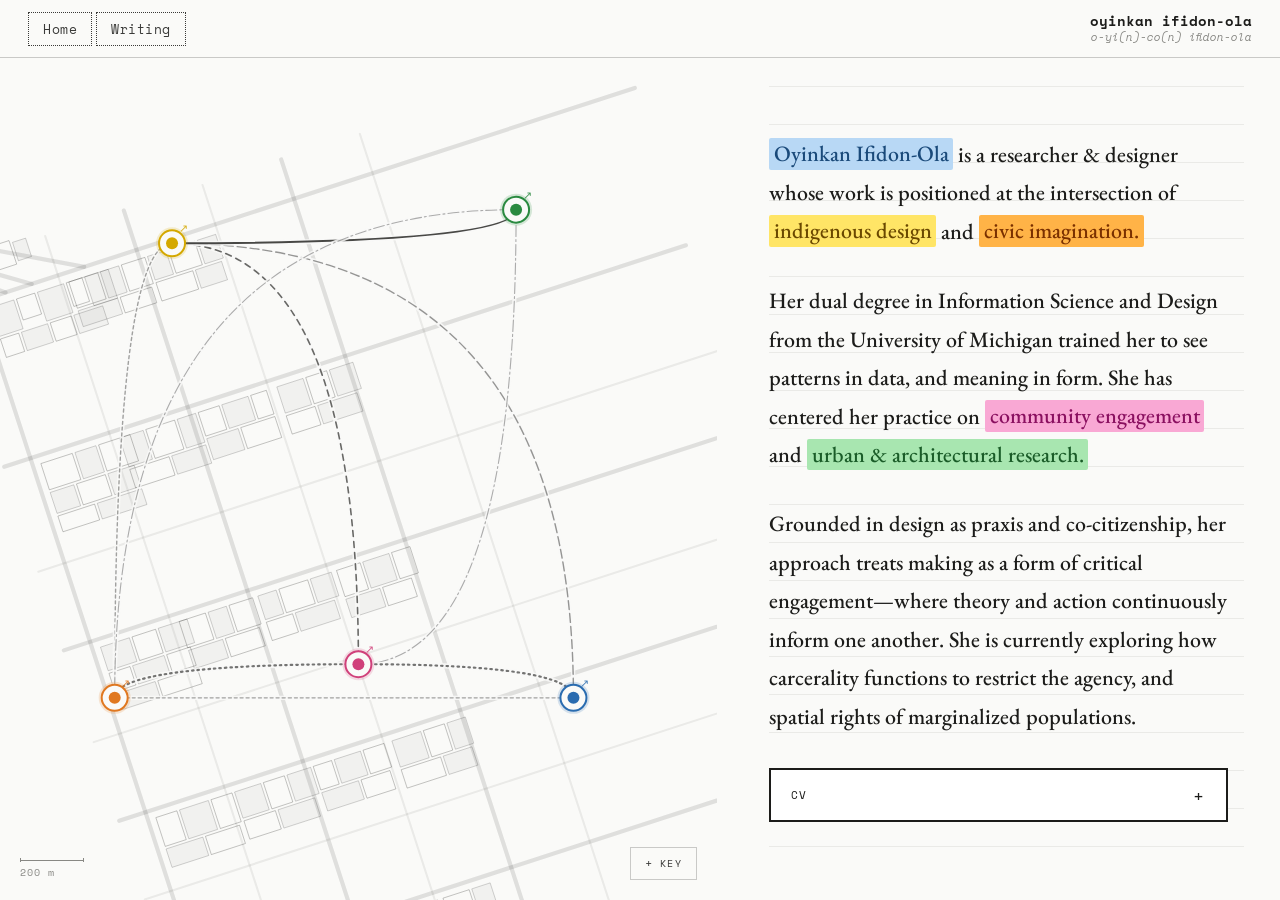
==== index.html @ f8fdcc31 "files" ====
<!DOCTYPE html>
<html lang="en">
<head>
  <meta charset="UTF-8">
  <meta name="viewport" content="width=device-width, initial-scale=1.0">
  <title>Oyinkan Ifidon-Ola</title>
  <link rel="preconnect" href="https://fonts.googleapis.com">
  <link rel="preconnect" href="https://fonts.gstatic.com" crossorigin>
  <link href="https://fonts.googleapis.com/css2?family=EB+Garamond:ital,wght@0,400;0,500;0,600;1,400;1,500&family=Space+Mono:ital,wght@0,400;0,700;1,400&display=swap" rel="stylesheet">
  <link rel="stylesheet" href="css/style.css">
</head>
<body>

<header>
  <div class="nav-left">
    <a href="index.html" class="nav-btn">Home</a>
    <a href="writing.html" class="nav-btn">Writing</a>
  </div>
  <div class="nav-right">
    <span class="name-main">oyinkan ifidon-ola</span>
    <span class="name-pronunciation">o-yi(n)-co(n) ifidon-ola</span>
  </div>
</header>

<div class="page">

  <!-- LEFT / TOP on mobile: MAP -->
  <div class="map-side" id="map-side">
    <svg id="map-svg" xmlns="http://www.w3.org/2000/svg"></svg>

    <div class="scale-bar">
      <div class="scale-line"></div>
      <div>200 m</div>
    </div>

    <button class="legend-toggle" id="legend-toggle" aria-expanded="false">
      <span class="legend-toggle-icon">+</span>
      Key
    </button>
    <div class="legend-box" id="legend-box">
      <div class="legend-title">Connection Types</div>
    </div>
  </div>

  <!-- RIGHT / BOTTOM on mobile: BIO -->
  <div class="bio-side">
    <div class="ruled-lines" id="ruled-lines"></div>

    <div class="bio-text">
      <p>
        <span class="hl hl-blue">Oyinkan Ifidon-Ola</span> is a researcher &amp; designer whose work is
        positioned at the intersection of
        <span class="hl hl-yellow">indigenous design</span> and
        <span class="hl hl-orange">civic imagination.</span>
      </p>
      <p>
        Her dual degree in Information Science and Design from the University of Michigan trained her
        to see patterns in data, and meaning in form. She has centered her practice on
        <span class="hl hl-pink">community engagement</span> and
        <span class="hl hl-green">urban &amp; architectural research.</span> 
      </p>
      <p>
       Grounded in design as praxis and co-citizenship, her approach treats making as a form of
        critical engagement—where theory and action continuously inform one another. She is currently
        exploring how carcerality functions to restrict the agency, and spatial rights of marginalized populations.
      </p>
    </div>

    <!-- CV accordion — sits directly below bio text -->
    <div class="cv-accordion">
      <button class="cv-acc-toggle" id="cv-toggle" aria-expanded="false">
        <span class="cv-acc-label">CV</span>
        <span class="cv-acc-icon">+</span>
      </button>

      <div class="cv-acc-body" id="cv-panel">
        <div class="cv-acc-inner">

          <!-- Contact + download -->
          <div class="cv-acc-header">
            <p class="cv-acc-contact">
              olaa@umich.edu &nbsp;·&nbsp;
              <a href="https://linkedin.com/in/ifidon-ola" target="_blank" rel="noopener">linkedin</a> &nbsp;·&nbsp;
              <a href="https://olaa21.github.io/website/" target="_blank" rel="noopener">portfolio</a>
            </p>
            <a class="cv-download" href="cv/oyinkan-ifidon-ola-cv.pdf" target="_blank" rel="noopener">↓ PDF</a>
          </div>

          <!-- EDUCATION -->
          <div class="cv-block">
            <h3 class="cv-block-title">Education</h3>
            <div class="cv-row">
              <div class="cv-row-meta">
                <span class="cv-row-date">2023 – 2026</span>
                <span class="cv-row-place">University of Michigan</span>
              </div>
              <div class="cv-row-body">
                <p class="cv-row-title">B.S. Information Science &amp; B.A. Art and Design</p>
                <p class="cv-row-detail">GPA 3.89 · Penny W. Stamps Dean's List · Sophomore Review with Honors · The Thompson Prize</p>
              </div>
            </div>
          </div>

          <!-- EXPERIENCE -->
          <div class="cv-block">
            <h3 class="cv-block-title">Experience</h3>

            <div class="cv-row">
              <div class="cv-row-meta">
                <span class="cv-row-date">Sep 2025 – Apr 2026</span>
                <span class="cv-row-place">University of Michigan Taubman College of Architecture</span>
              </div>
              <div class="cv-row-body">
                <p class="cv-row-title">Research Assistant</p>
                <p class="cv-row-detail">Supported 5+ interdisciplinary research initiatives; produced 10+ research briefs and stakeholder summaries; standardized documentation across teams.</p>
              </div>
            </div>

            <div class="cv-row">
              <div class="cv-row-meta">
                <span class="cv-row-date">Oct 2025</span>
                <span class="cv-row-place">UNESCO Heritage Project</span>
              </div>
              <div class="cv-row-body">
                <p class="cv-row-title">Research Assistant</p>
                <p class="cv-row-detail">Technical and historical analysis of Iranian sustainable water infrastructure; synthesized findings into an institutional proposal for global partners.</p>
              </div>
            </div>

            <div class="cv-row">
              <div class="cv-row-meta">
                <span class="cv-row-date">Jun – Aug 2025</span>
                <span class="cv-row-place">Senseable City Lab, Massachusetts Institute of Technology</span>
              </div>
              <div class="cv-row-body">
                <p class="cv-row-title">Urban Data Research Intern</p>
                <p class="cv-row-detail">Analyzed geospatial datasets with Python and ML — improved classification accuracy to 98%. Automated LiDAR pipeline reducing processing from weeks to hours. Built interactive HTML visualizations for public stakeholders.</p>
              </div>
            </div>

            <div class="cv-row">
              <div class="cv-row-meta">
                <span class="cv-row-date">May – Jul 2024</span>
                <span class="cv-row-place">University of Michigan Stamps Alumni Relations</span>
              </div>
              <div class="cv-row-body">
                <p class="cv-row-title">Research &amp; Data Analyst Intern</p>
                <p class="cv-row-detail">Analyzed 1,000+ alumni and donor records; conducted 10–20 stakeholder interviews; developed executive reports on engagement, KPIs, and financial trends.</p>
              </div>
            </div>

            <div class="cv-row">
              <div class="cv-row-meta">
                <span class="cv-row-date">Mar – Jun 2024</span>
                <span class="cv-row-place">Curl Connect</span>
              </div>
              <div class="cv-row-body">
                <p class="cv-row-title">UX Researcher</p>
                <p class="cv-row-detail">Mixed-method research (n=25+); developed personas, journey maps, and insight reports; usability improvements across 3+ core features.</p>
              </div>
            </div>
          </div>

          <!-- SKILLS -->
          <div class="cv-block cv-block--last">
            <h3 class="cv-block-title">Skills</h3>
            <div class="cv-skills-grid">
              <div>
                <p class="cv-skills-label">Spatial &amp; Data</p>
                <p class="cv-skills-list">QGIS · LiDAR (Cloud Compare) · Folium · Python · SQL · Tableau</p>
              </div>
              <div>
                <p class="cv-skills-label">Research</p>
                <p class="cv-skills-list">Qualitative interviews · Journey mapping · Archival research · Data sonification (Max/MSP)</p>
              </div>
              <div>
                <p class="cv-skills-label">Design &amp; Fabrication</p>
                <p class="cv-skills-list">Figma · Adobe Suite · 3D printing · Laser cutting · Prototyping</p>
              </div>
              <div>
                <p class="cv-skills-label">Digital</p>
                <p class="cv-skills-list">HTML/CSS/JS · Jupyter · Git · Web accessibility (WCAG)</p>
              </div>
            </div>
          </div>

        </div><!-- /cv-acc-inner -->
      </div><!-- /cv-acc-body -->
    </div><!-- /cv-accordion -->

  </div>

</div>

<!-- MODAL -->
<div class="modal-overlay" id="modal-overlay">
  <div class="modal">
    <div class="modal-header">
      <div>
        <div class="modal-pin-row">
          <div class="modal-pin-dot" id="modal-pin-dot"></div>
          <span class="modal-eyebrow" id="modal-eyebrow"></span>
        </div>
        <div class="modal-title" id="modal-title"></div>
        <div class="modal-date"  id="modal-date"></div>
      </div>
      <button class="modal-close" id="modal-close">✕</button>
    </div>
    <div class="modal-tabs">
      <button class="tab-btn active" data-tab="overview">Overview</button>
      <button class="tab-btn" data-tab="process">Process</button>
      <button class="tab-btn" data-tab="visuals">Visuals</button>
    </div>
    <div class="modal-body" id="modal-body"></div>
  </div>
</div>

<!-- JS: data must load first, then map, then modal -->
<script src="js/data.js"></script>
<script src="js/map.js"></script>
<script src="js/modal.js"></script>

</body>
</html>
---- css/style.css ----
/* ── VARIABLES ──────────────────────────────────────────────── */
:root {
  --bg:       #FAFAF8;
  --ink:      #1C1C1A;
  --ink2:     #3A3A38;
  --muted:    #888884;
  --rule:     rgba(28,28,26,0.12);
  --rule2:    rgba(28,28,26,0.22);
  --header-h: 58px;
}

/* ── RESET & BASE ───────────────────────────────────────────── */
*, *::before, *::after {
  box-sizing: border-box;
  margin: 0;
  padding: 0;
}

/* Safari: prevent auto font-size inflation on orientation change */
html {
  -webkit-text-size-adjust: 100%;
  text-size-adjust: 100%;
  background: var(--bg);
  /* Explicit base size so Safari computes em/rem correctly */
  font-size: 16px;
  /* Use fill-available so Safari address bar height is included */
  height: -webkit-fill-available;
}

body {
  background: var(--bg);
  color: var(--ink);
  font-family: 'EB Garamond', serif;
  min-height: 100vh;
  min-height: -webkit-fill-available;
  /* Prevent Safari from making text look thin */
  -webkit-font-smoothing: antialiased;
  -moz-osx-font-smoothing: grayscale;
}


/* ── HEADER ─────────────────────────────────────────────────── */
header {
  position: fixed;
  top: 0; left: 0; right: 0;
  z-index: 400;
  height: var(--header-h);
  display: flex;
  align-items: center;
  justify-content: space-between;
  padding: 0 28px;
  border-bottom: 1px solid var(--rule2);
  background: var(--bg);
}
 
.nav-left  { display: flex; align-items: center; gap: 4px; }
 
.nav-btn {
  font-family: 'Space Mono', monospace;
  font-size: 13px;
  letter-spacing: 0.04em;
  color: var(--ink2);
  text-decoration: none;
  padding: 6px 14px;
  border: 1px dotted var(--ink2);
  transition: background 0.15s;
  white-space: nowrap;
}
.nav-btn:hover { background: rgba(28,28,26,0.05); }
 
/* Active page — filled button */
.nav-btn--active {
  background: var(--ink);
  color: var(--bg);
  border-style: solid;
  border-color: var(--ink);
}
.nav-btn--active:hover { background: var(--ink2); }
 
.nav-right {
  display: flex;
  flex-direction: column;
  align-items: flex-end;
  line-height: 1.3;
}
.name-main {
  font-family: 'Space Mono', monospace;
  font-size: 14px; font-weight: 700; color: var(--ink);
}
.name-pronunciation {
  font-family: 'Space Mono', monospace;
  font-size: 11px; font-style: italic; color: var(--muted);
}
 


/* ── PAGE LAYOUT ────────────────────────────────────────────── */
/* Safari needs explicit height on the grid + rows to fill correctly */
.page {
  position: fixed;
  top: var(--header-h);
  left: 0; right: 0; bottom: 0;
  display: grid;
  grid-template-columns: 56% 44%;
  /* Force both columns to fill the full height of the container */
  grid-template-rows: 1fr;
  /* Explicit height as fallback for Safari */
  height: calc(100vh - var(--header-h));
  width: 100%;
}


/* ── LEFT: MAP ──────────────────────────────────────────────── */
.map-side {
  position: relative;
  overflow: hidden;
  /* Safari: explicitly fill grid cell */
  min-height: 0;
  height: 100%;
}

#map-svg {
  display: block;
  width: 100%;
  height: 100%;
  /* Safari: SVG needs explicit position to fill parent */
  position: absolute;
  top: 0; left: 0;
}


/* ── SVG building strokes ───────────────────────────────────── */
.bld {
  fill: none;
  stroke: rgba(28,28,26,0.32);
  stroke-width: 0.8;
  stroke-linejoin: miter;
}
.bld-fill {
  fill: rgba(28,28,26,0.04);
  stroke: rgba(28,28,26,0.28);
  stroke-width: 0.7;
}


/* ── PROJECT PINS ───────────────────────────────────────────── */
.pin-group { cursor: pointer; }

.pin-ring {
  transition: r 0.22s cubic-bezier(0.34,1.56,0.64,1);
}

.pin-lbl-bg,
.pin-lbl-txt {
  opacity: 0;
  transition: opacity 0.2s;
}
.pin-group:hover .pin-lbl-bg,
.pin-group:hover .pin-lbl-txt { opacity: 1; }


/* ── LEGEND (collapsible) ───────────────────────────────────── */
.legend-toggle {
  position: absolute;
  bottom: 20px; right: 20px;
  z-index: 20;
  display: flex;
  align-items: center;
  gap: 7px;
  padding: 8px 14px;
  font-family: 'Space Mono', monospace;
  font-size: 10px;
  letter-spacing: 0.12em;
  text-transform: uppercase;
  color: var(--ink2);
  background: rgba(250,250,248,0.97);
  border: 1px solid var(--rule2);
  cursor: pointer;
  transition: background 0.15s;
  user-select: none;
}
.legend-toggle:hover { background: var(--bg); border-color: var(--ink2); }

.legend-toggle-icon {
  font-size: 12px;
  line-height: 1;
  display: inline-block;
  transition: transform 0.25s ease;
}
.legend-toggle.open .legend-toggle-icon { transform: rotate(45deg); }

.legend-box {
  position: absolute;
  bottom: 54px; right: 20px;
  z-index: 19;
  background: rgba(250,250,248,0.97);
  border: 1px solid var(--rule2);
  min-width: 200px;
  overflow: hidden;
  max-height: 0;
  opacity: 0;
  pointer-events: none;
  transition: max-height 0.3s ease, opacity 0.25s ease, padding 0.25s ease;
}
.legend-box.open {
  max-height: 300px;
  opacity: 1;
  pointer-events: all;
  padding: 14px 16px 13px;
}

.legend-title {
  font-family: 'Space Mono', monospace;
  font-size: 10px;
  letter-spacing: 0.14em;
  text-transform: uppercase;
  color: var(--muted);
  margin-bottom: 10px;
  padding-bottom: 7px;
  border-bottom: 1px solid var(--rule);
}
.legend-item {
  display: flex;
  align-items: center;
  gap: 10px;
  margin-bottom: 8px;
  font-family: 'Space Mono', monospace;
  font-size: 10px;
  letter-spacing: 0.07em;
  text-transform: uppercase;
  color: var(--ink2);
}
.legend-item:last-child { margin-bottom: 0; }


/* ── SCALE BAR ──────────────────────────────────────────────── */
.scale-bar {
  position: absolute;
  bottom: 20px; left: 20px;
  z-index: 10;
  font-family: 'Space Mono', monospace;
  font-size: 10px;
  color: var(--muted);
  letter-spacing: 0.1em;
}


/* ── CV ACCORDION (lives inside bio-side, below bio text) ────── */
.cv-accordion {
  position: relative;
  z-index: 1;
  margin-top: 32px;
}

/* Toggle button — boxed, full width */
.cv-acc-toggle {
  width: 100%;
  display: flex;
  align-items: center;
  justify-content: space-between;
  padding: 16px 20px;
  background: #FFFFFF;
  border: 2px solid var(--ink);
  cursor: pointer;
  font-family: 'Space Mono', monospace;
  font-size: 11px;
  letter-spacing: 0.14em;
  text-transform: uppercase;
  color: var(--ink);
  transition: background 0.15s, color 0.15s;
}
.cv-acc-toggle:hover {
  background: var(--ink);
  color: #FFFFFF;
}
.cv-acc-toggle:hover .cv-acc-icon { color: #FFFFFF; }

.cv-acc-label { letter-spacing: 0.14em; }

.cv-acc-icon {
  font-size: 18px;
  line-height: 1;
  color: var(--ink);
  transition: transform 0.25s ease, color 0.15s;
  flex-shrink: 0;
}
.cv-acc-toggle.open {
  background: var(--ink);
  color: #FFFFFF;
}
.cv-acc-toggle.open .cv-acc-icon {
  color: #FFFFFF;
  transform: rotate(45deg);
}

/* Collapsible body */
.cv-acc-body {
  max-height: 0;
  overflow: hidden;
  border-left: 2px solid var(--ink);
  border-right: 2px solid var(--ink);
  border-bottom: 0px solid var(--ink);
  transition: max-height 0.45s ease, border-bottom-width 0s 0.45s;
}
.cv-acc-body.open {
  max-height: 2000px;
  border-bottom-width: 2px;
  transition: max-height 0.45s ease;
}

/* Scrollable inner — more padding so text breathes */
.cv-acc-inner {
  padding: 28px 28px 32px;
  overflow-y: auto;
  -webkit-overflow-scrolling: touch;
}

/* Contact row + PDF download */
.cv-acc-header {
  display: flex;
  justify-content: space-between;
  align-items: center;
  gap: 12px;
  padding: 14px 0;
  border-bottom: 1px solid var(--rule);
  margin-bottom: 20px;
}
.cv-acc-contact {
  font-family: 'Space Mono', monospace;
  font-size: 10px;
  color: var(--muted);
  letter-spacing: 0.05em;
  line-height: 1.6;
}
.cv-acc-contact a {
  color: var(--muted);
  text-decoration: underline;
  text-underline-offset: 2px;
}
.cv-acc-contact a:hover { color: var(--ink); }

.cv-download {
  font-family: 'Space Mono', monospace;
  font-size: 9px;
  letter-spacing: 0.1em;
  text-transform: uppercase;
  text-decoration: none;
  color: var(--bg);
  background: var(--ink);
  border: 1px solid var(--ink);
  padding: 6px 12px;
  white-space: nowrap;
  flex-shrink: 0;
  transition: background 0.15s;
}
.cv-download:hover { background: var(--ink2); border-color: var(--ink2); }

/* CV content sections */
.cv-block {
  margin-bottom: 20px;
  padding-bottom: 20px;
  border-bottom: 1px solid var(--rule);
}
.cv-block--last { border-bottom: none; margin-bottom: 0; padding-bottom: 0; }

.cv-block-title {
  font-family: 'Space Mono', monospace;
  font-size: 9px;
  font-weight: 700;
  letter-spacing: 0.2em;
  text-transform: uppercase;
  color: var(--muted);
  margin-bottom: 14px;
}

/* Entry rows — date/place left, content right */
.cv-row {
  display: grid;
  grid-template-columns: 110px 1fr;
  gap: 0 16px;
  margin-bottom: 14px;
}
.cv-row:last-child { margin-bottom: 0; }

.cv-row-meta {
  display: flex;
  flex-direction: column;
  gap: 3px;
  padding-top: 2px;
}
.cv-row-date {
  font-family: 'Space Mono', monospace;
  font-size: 9px;
  color: var(--muted);
  letter-spacing: 0.03em;
  line-height: 1.4;
}
.cv-row-place {
  font-family: 'Space Mono', monospace;
  font-size: 9px;
  color: var(--ink2);
  letter-spacing: 0.02em;
  line-height: 1.4;
}
.cv-row-body { min-width: 0; }
.cv-row-title {
  font-family: 'EB Garamond', serif;
  font-size: 17px;
  font-weight: 500;
  color: var(--ink);
  line-height: 1.2;
  margin-bottom: 4px;
}
.cv-row-detail {
  font-family: 'EB Garamond', serif;
  font-size: 14px;
  line-height: 1.65;
  color: var(--ink2);
}

/* Skills 2-column grid */
.cv-skills-grid {
  display: grid;
  grid-template-columns: 1fr 1fr;
  gap: 14px 20px;
}
.cv-skills-label {
  font-family: 'Space Mono', monospace;
  font-size: 9px;
  font-weight: 700;
  letter-spacing: 0.1em;
  text-transform: uppercase;
  color: var(--ink2);
  margin-bottom: 4px;
}
.cv-skills-list {
  font-family: 'EB Garamond', serif;
  font-size: 13px;
  line-height: 1.6;
  color: var(--ink2);
}
.scale-line {
  width: 64px; height: 1px;
  background: var(--muted);
  margin-bottom: 4px;
  position: relative;
}
.scale-line::before,
.scale-line::after {
  content: '';
  position: absolute;
  width: 1px; height: 4px;
  background: var(--muted);
  top: -2px;
}
.scale-line::before { left: 0; }
.scale-line::after  { right: 0; }


/* ── RIGHT: BIO PANEL ───────────────────────────────────────── */
.bio-side {
  display: flex;
  flex-direction: column;
  justify-content: center;
  padding: 48px 52px;
  overflow-y: auto;
  -webkit-overflow-scrolling: touch;
  position: relative;
  min-height: 0;
  height: 100%;
}
/* When CV accordion is open, top-align so user can scroll through */
.bio-side:has(.cv-acc-body.open) {
  justify-content: flex-start;
  padding-top: 52px;
}

/* Ruled background lines */
.ruled-lines {
  position: absolute;
  inset: 0;
  pointer-events: none;
  overflow: hidden;
}
.rule-line {
  position: absolute;
  left: 52px; right: 36px;
  height: 1px;
  background: rgba(28,28,26,0.07);
}

.bio-text {
  font-family: 'EB Garamond', serif;
  /* Explicit px — avoids Safari vw calculation bugs */
  font-size: 22px;
  line-height: 1.75;
  font-weight: 500;
  color: var(--ink);
  position: relative;
  z-index: 1;
}
.bio-text p { margin-bottom: 1.4em; }
.bio-text p:last-child { margin-bottom: 0; }

/* Highlighted spans — each color matches its project pin */
.hl {
  display: inline;
  padding: 0.06em 0.22em;
  border-radius: 2px;
  /* Safari: inline elements with padding need this to not clip */
  -webkit-box-decoration-break: clone;
  box-decoration-break: clone;
}

.hl-blue   { background: #B8D8F5; color: #1A4A7A; }   /* Oyinkan / Limited Dexterity Knife  */
.hl-yellow { background: #FFE566; color: #6A4800; }   /* indigenous design / Anjẹmi         */
.hl-orange { background: #FFB347; color: #7A3000; }   /* civic imagination / Sankofa        */
.hl-pink   { background: #F9A8D4; color: #8A1060; }   /* community engagement / Curl Connect */
.hl-green  { background: #A8E6B0; color: #1A5C28; }   /* urban research / LiDAR             */


/* ── MODAL ──────────────────────────────────────────────────── */
.modal-overlay {
  position: fixed;
  inset: 0;
  background: rgba(28,28,26,0.45);
  z-index: 600;
  display: flex;
  align-items: center;
  justify-content: center;
  opacity: 0;
  pointer-events: none;
  transition: opacity 0.3s ease;
  -webkit-backdrop-filter: blur(3px);
  backdrop-filter: blur(3px);
  padding: 20px;
}
.modal-overlay.open { opacity: 1; pointer-events: all; }

.modal {
  background: var(--bg);
  border: 1px solid var(--rule2);
  width: 100%;
  max-width: 820px;
  max-height: 88vh;
  display: flex;
  flex-direction: column;
  overflow: hidden;
  transform: translateY(20px) scale(0.98);
  transition: transform 0.32s cubic-bezier(0.34,1.4,0.64,1);
}
.modal-overlay.open .modal { transform: translateY(0) scale(1); }

.modal-header {
  display: grid;
  grid-template-columns: 1fr auto;
  gap: 16px;
  padding: 22px 30px 18px;
  border-bottom: 1px solid var(--rule);
  flex-shrink: 0;
}
.modal-pin-row { display: flex; align-items: center; gap: 8px; margin-bottom: 4px; }
.modal-pin-dot { width: 9px; height: 9px; border-radius: 50%; flex-shrink: 0; }
.modal-eyebrow {
  font-family: 'Space Mono', monospace;
  font-size: 11px;
  letter-spacing: 0.12em;
  text-transform: uppercase;
  color: var(--muted);
}
.modal-title {
  font-family: 'EB Garamond', serif;
  font-size: 30px;
  font-weight: 600;
  color: var(--ink);
  line-height: 1.1;
}
.modal-date {
  font-family: 'Space Mono', monospace;
  font-size: 11px;
  color: var(--muted);
  margin-top: 3px;
}
.modal-close {
  width: 32px; height: 32px;
  border: 1px solid var(--rule2);
  background: transparent;
  cursor: pointer;
  color: var(--muted);
  font-size: 13px;
  display: flex;
  align-items: center;
  justify-content: center;
  transition: background 0.2s, color 0.2s;
  align-self: start;
  flex-shrink: 0;
}
.modal-close:hover { background: var(--ink); color: var(--bg); }

.modal-tabs {
  display: flex;
  border-bottom: 1px solid var(--rule);
  padding: 0 30px;
  flex-shrink: 0;
}
.tab-btn {
  padding: 12px 0 10px;
  margin-right: 24px;
  font-family: 'Space Mono', monospace;
  font-size: 11px;
  letter-spacing: 0.12em;
  text-transform: uppercase;
  background: transparent;
  border: none;
  color: var(--muted);
  cursor: pointer;
  position: relative;
  transition: color 0.2s;
}
.tab-btn::after {
  content: '';
  position: absolute;
  bottom: -1px; left: 0; right: 0;
  height: 2px;
  background: var(--ink);
  transform: scaleX(0);
  transition: transform 0.2s;
}
.tab-btn.active { color: var(--ink); }
.tab-btn.active::after { transform: scaleX(1); }

.modal-body { overflow-y: auto; flex: 1; }
.modal-body::-webkit-scrollbar { width: 3px; }
.modal-body::-webkit-scrollbar-thumb { background: var(--rule2); }

.tab-panel { display: none; padding: 24px 30px 36px; }
.tab-panel.active { display: block; }

/* ── Modal content ── */
.meta-row { display: flex; margin-bottom: 20px; border: 1px solid var(--rule); }
.meta-cell { flex: 1; padding: 10px 14px; border-right: 1px solid var(--rule); }
.meta-cell:last-child { border-right: none; }
.meta-label {
  font-family: 'Space Mono', monospace;
  font-size: 10px;
  letter-spacing: 0.14em;
  text-transform: uppercase;
  color: var(--muted);
  margin-bottom: 4px;
}
.meta-value {
  font-family: 'Space Mono', monospace;
  font-size: 12px;
  color: var(--ink);
}
.project-body-text {
  font-family: 'EB Garamond', serif;
  font-size: 17px;
  line-height: 1.8;
  color: var(--ink2);
  margin-bottom: 14px;
}
.quote-block {
  border-left: 2px solid var(--ink2);
  padding: 10px 16px;
  margin: 12px 0 17px;
  background: rgba(28,28,26,0.03);
}
.quote-text {
  font-family: 'EB Garamond', serif;
  font-size: 16px;
  font-style: italic;
  line-height: 1.6;
  color: var(--ink);
  margin-bottom: 4px;
}
.quote-attr {
  font-family: 'Space Mono', monospace;
  font-size: 9px;
  color: var(--muted);
  letter-spacing: 0.08em;
}
.section-rule {
  font-family: 'Space Mono', monospace;
  font-size: 10px;
  font-weight: 700;
  letter-spacing: 0.14em;
  text-transform: uppercase;
  color: var(--ink2);
  padding: 0 0 6px;
  margin: 16px 0 12px;
  border-bottom: 1px solid var(--rule2);
}
.steps-list { margin-bottom: 16px; }
.step-row {
  display: flex;
  gap: 14px;
  align-items: flex-start;
  padding: 11px 0;
  border-bottom: 1px solid var(--rule);
}
.step-row:first-child { border-top: 1px solid var(--rule); }
.step-num {
  font-family: 'Space Mono', monospace;
  font-size: 10px;
  color: var(--muted);
  flex-shrink: 0;
  padding-top: 3px;
  width: 24px;
}
.step-title {
  font-family: 'EB Garamond', serif;
  font-size: 16px;
  font-weight: 600;
  color: var(--ink);
  margin-bottom: 2px;
}
.step-text {
  font-family: 'EB Garamond', serif;
  font-size: 15px;
  line-height: 1.7;
  color: var(--ink2);
}
.tags { display: flex; flex-wrap: wrap; gap: 6px; margin-bottom: 16px; }
.tag {
  padding: 4px 10px;
  border: 1px solid var(--rule2);
  font-family: 'Space Mono', monospace;
  font-size: 10px;
  letter-spacing: 0.05em;
  color: var(--ink2);
}
.img-grid-2 {
  display: flex;
  flex-wrap: wrap;
  gap: 2px;
  margin-bottom: 2px;
}
.img-cell {
  background: rgba(28,28,26,0.03);
  aspect-ratio: 4/3;
  display: flex;
  flex-direction: column;
  align-items: center;
  justify-content: center;
  gap: 6px;
  font-family: 'Space Mono', monospace;
  font-size: 11px;
  color: var(--muted);
  text-align: center;
  padding: 10px;
}
.project-hero-ph {
  width: 100%;
  height: 160px;
  background: rgba(28,28,26,0.03);
  border: 1px solid var(--rule);
  display: flex;
  align-items: center;
  justify-content: center;
  margin-bottom: 20px;
  font-family: 'Space Mono', monospace;
  font-size: 11px;
  color: var(--muted);
  letter-spacing: 0.08em;
}
table.rt {
  width: 100%;
  border-collapse: collapse;
  font-family: 'Space Mono', monospace;
  font-size: 12px;
  margin-bottom: 16px;
}
table.rt th {
  text-align: left;
  padding: 6px 10px;
  font-weight: 700;
  border-bottom: 1px solid var(--ink2);
  font-size: 10px;
  letter-spacing: 0.1em;
  text-transform: uppercase;
  color: var(--ink2);
}
table.rt td {
  padding: 6px 10px;
  border-bottom: 1px solid var(--rule);
  color: var(--ink2);
}
.related-row { display: flex; flex-wrap: wrap; gap: 6px; margin-top: 2px; }
.related-badge {
  display: flex;
  align-items: center;
  gap: 6px;
  padding: 5px 11px;
  border: 1px solid var(--rule2);
  cursor: pointer;
  transition: border-color 0.15s;
}
.related-badge:hover { border-color: var(--ink2); }
.related-badge-dot { width: 7px; height: 7px; border-radius: 50%; flex-shrink: 0; }
.related-badge-text { font-family: 'Space Mono', monospace; font-size: 10px; color: var(--ink2); }
.related-badge-rel  { font-family: 'Space Mono', monospace; font-size: 9px; color: var(--muted); margin-left: 2px; }


/* ══ MOBILE (≤767px) ════════════════════════════════════════════ */
@media (max-width: 767px) {
  :root { --header-h: 54px; }

  /* Header adjustments */
  .nav-btn { font-size: 12px; padding: 5px 11px; }
  .name-main { font-size: 13px; }
  .name-pronunciation { font-size: 10px; }

  /* Switch to scrolling layout — unfix everything */
  html, body {
    height: auto;
    min-height: 100%;
    overflow-x: hidden;
    overflow-y: auto;
  }

  .page {
    position: static;
    display: block;
    height: auto;
    margin-top: var(--header-h);
  }

  /* Map: reset to natural height for mobile */
  .map-side {
    width: 100%;
    height: calc(100vh - var(--header-h));
    height: calc(100svh - var(--header-h));
  }

  /* SVG: back to non-absolute so it flows inside map-side */
  #map-svg {
    position: relative;
    width: 100%;
    height: 100%;
  }

  /* Bio: natural scrolling below the map */
  .bio-side {
    width: 100%;
    height: auto;
    min-height: 100vh;
    padding: 48px 24px 72px;
    justify-content: flex-start;
    overflow: visible;
  }
  .bio-text { font-size: 20px; }
  .rule-line { left: 24px; right: 20px; }

  /* Legend/scale stay inside map-side which is in-flow */
  .legend-toggle,
  .legend-box,
  .scale-bar { position: absolute; }

  /* Modal: sheet from bottom on mobile */
  .modal-overlay {
    padding: 0;
    align-items: flex-end;
  }
  .modal {
    max-width: 100%;
    max-height: 92vh;
    max-height: 92svh;
    border-bottom: none;
    border-radius: 0;
  }
}

/* ── Large screens: scale bio text up ── */
@media (min-width: 1400px) {
  .bio-text { font-size: 24px; }
}


.img-card {
  flex: 1 1 calc(50% - 1px);
  min-width: 0;
  overflow: hidden;
  background: rgba(28,28,26,0.03);
  display: flex;
  flex-direction: column;
}

.img-card img {
  display: block;
  width: 100%;
  height: auto;
  object-fit: contain;
  background: rgba(28,28,26,0.02);
  transition: transform 0.3s ease;
}
.img-card img:hover { transform: scale(1.02); }

.img-caption {
  font-family: 'Space Mono', monospace;
  font-size: 9px;
  color: var(--muted);
  letter-spacing: 0.07em;
  padding: 7px 10px;
  border-top: 1px solid var(--rule);
  /* Caption hugs the image — no extra grey space */
  margin-top: auto;
}

.img-card--empty {
  flex: 1 1 calc(50% - 1px);
  background: transparent;
}
.project-hero-img {
  display: block;
  width: 100%;
  height: 220px;
  object-fit: cover;
  margin-bottom: 22px;
  border: 1px solid var(--rule);
}
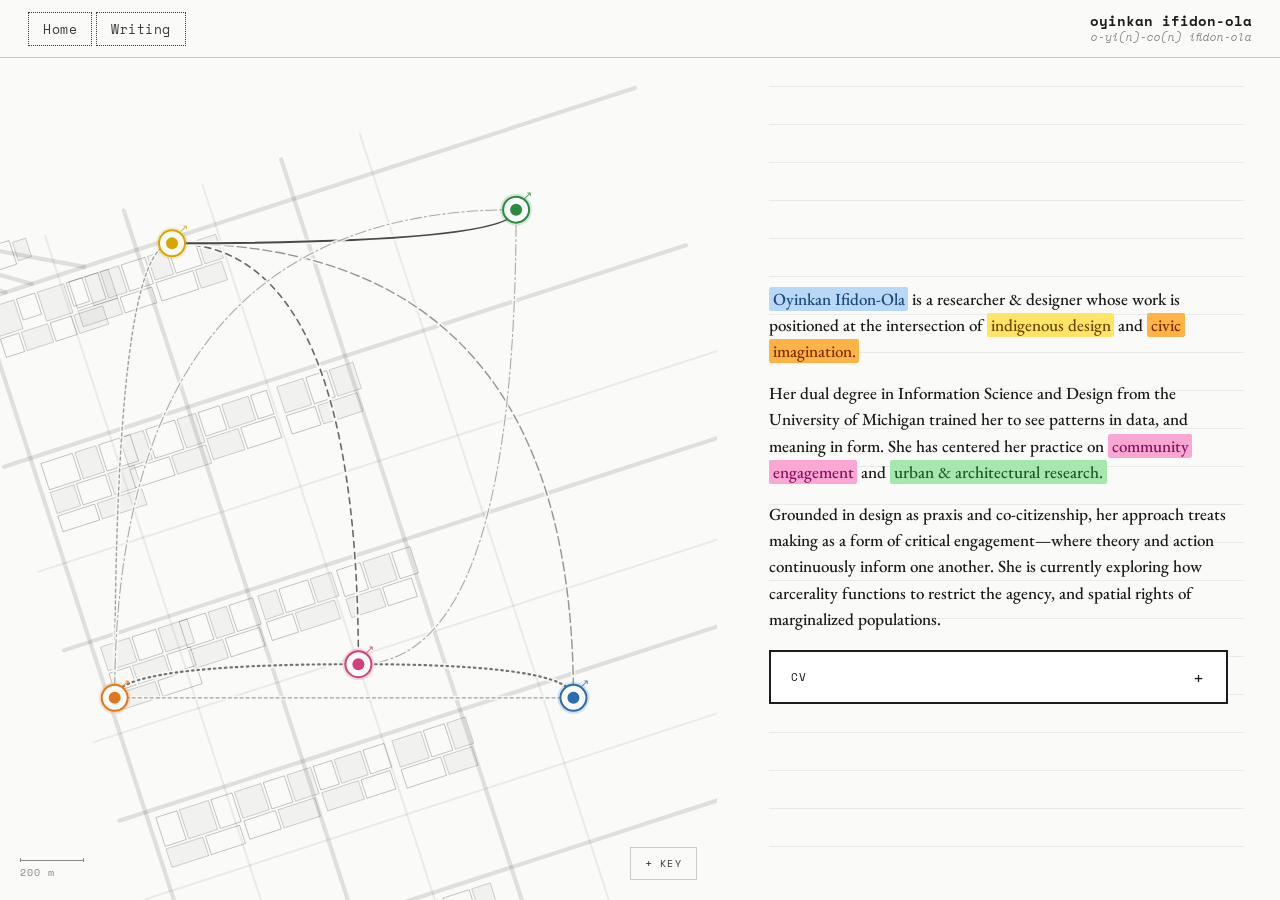
==== commit 2643b978: "more styling" ====
--- a/index.html
+++ b/index.html
@@ -46,6 +46,7 @@
   <div class="bio-side">
     <div class="ruled-lines" id="ruled-lines"></div>
 
+    <div class = "bio-content">
     <div class="bio-text">
       <p>
         <span class="hl hl-blue">Oyinkan Ifidon-Ola</span> is a researcher &amp; designer whose work is
@@ -187,6 +188,7 @@
         </div><!-- /cv-acc-inner -->
       </div><!-- /cv-acc-body -->
     </div><!-- /cv-accordion -->
+    </div><!-- /bio-content -->
 
   </div>
 
--- a/css/style.css
+++ b/css/style.css
@@ -249,7 +249,7 @@
 .cv-accordion {
   position: relative;
   z-index: 1;
-  margin-top: 32px;
+  margin-top: 18px;
 }
 
 /* Toggle button — boxed, full width */
@@ -461,17 +461,24 @@
 .bio-side {
   display: flex;
   flex-direction: column;
-  justify-content: center;
-  padding: 48px 52px;
+  justify-content: flex-start;
+  padding: 0 52px;
   overflow-y: auto;
   -webkit-overflow-scrolling: touch;
   position: relative;
   min-height: 0;
   height: 100%;
 }
+
+.bio-content {
+  margin: auto 0;                /* this does the centering reliably */
+  padding: 72px 0 40px;         /* top clears the header, bottom gives breathing room */
+  width: 100%;
+}
+
 /* When CV accordion is open, top-align so user can scroll through */
 .bio-side:has(.cv-acc-body.open) {
-  justify-content: flex-start;
+  margin: 0;
   padding-top: 52px;
 }
 
@@ -490,16 +497,15 @@
 }
 
 .bio-text {
-  font-family: 'EB Garamond', serif;
-  /* Explicit px — avoids Safari vw calculation bugs */
-  font-size: 22px;
-  line-height: 1.75;
+  font-size: 17px;
+  line-height: 1.55;
   font-weight: 500;
   color: var(--ink);
   position: relative;
   z-index: 1;
 }
-.bio-text p { margin-bottom: 1.4em; }
+
+.bio-text p { margin-bottom: 0.9em; }
 .bio-text p:last-child { margin-bottom: 0; }
 
 /* Highlighted spans — each color matches its project pin */
@@ -842,14 +848,28 @@
 
   /* Bio: natural scrolling below the map */
   .bio-side {
-    width: 100%;
-    height: auto;
-    min-height: 100vh;
-    padding: 48px 24px 72px;
-    justify-content: flex-start;
-    overflow: visible;
-  }
-  .bio-text { font-size: 20px; }
+  display: flex;
+  flex-direction: column;
+  justify-content: center;
+  padding: 72px 52px 40px;
+  overflow-y: auto;
+  -webkit-overflow-scrolling: touch;
+  position: relative;
+  min-height: 0;
+  height: 100%;
+}
+  .bio-text {
+  font-size: 20px;        /* down from 22px */
+  line-height: 1.6;       /* down from 1.75 */
+  font-weight: 500;
+  color: var(--ink);
+  position: relative;
+  z-index: 1;
+  padding-top: 8px;
+}
+
+.bio-text p { margin-bottom: 1em; }   /* down from 1.4em */
+.bio-text p:last-child { margin-bottom: 0; }
   .rule-line { left: 24px; right: 20px; }
 
   /* Legend/scale stay inside map-side which is in-flow */
